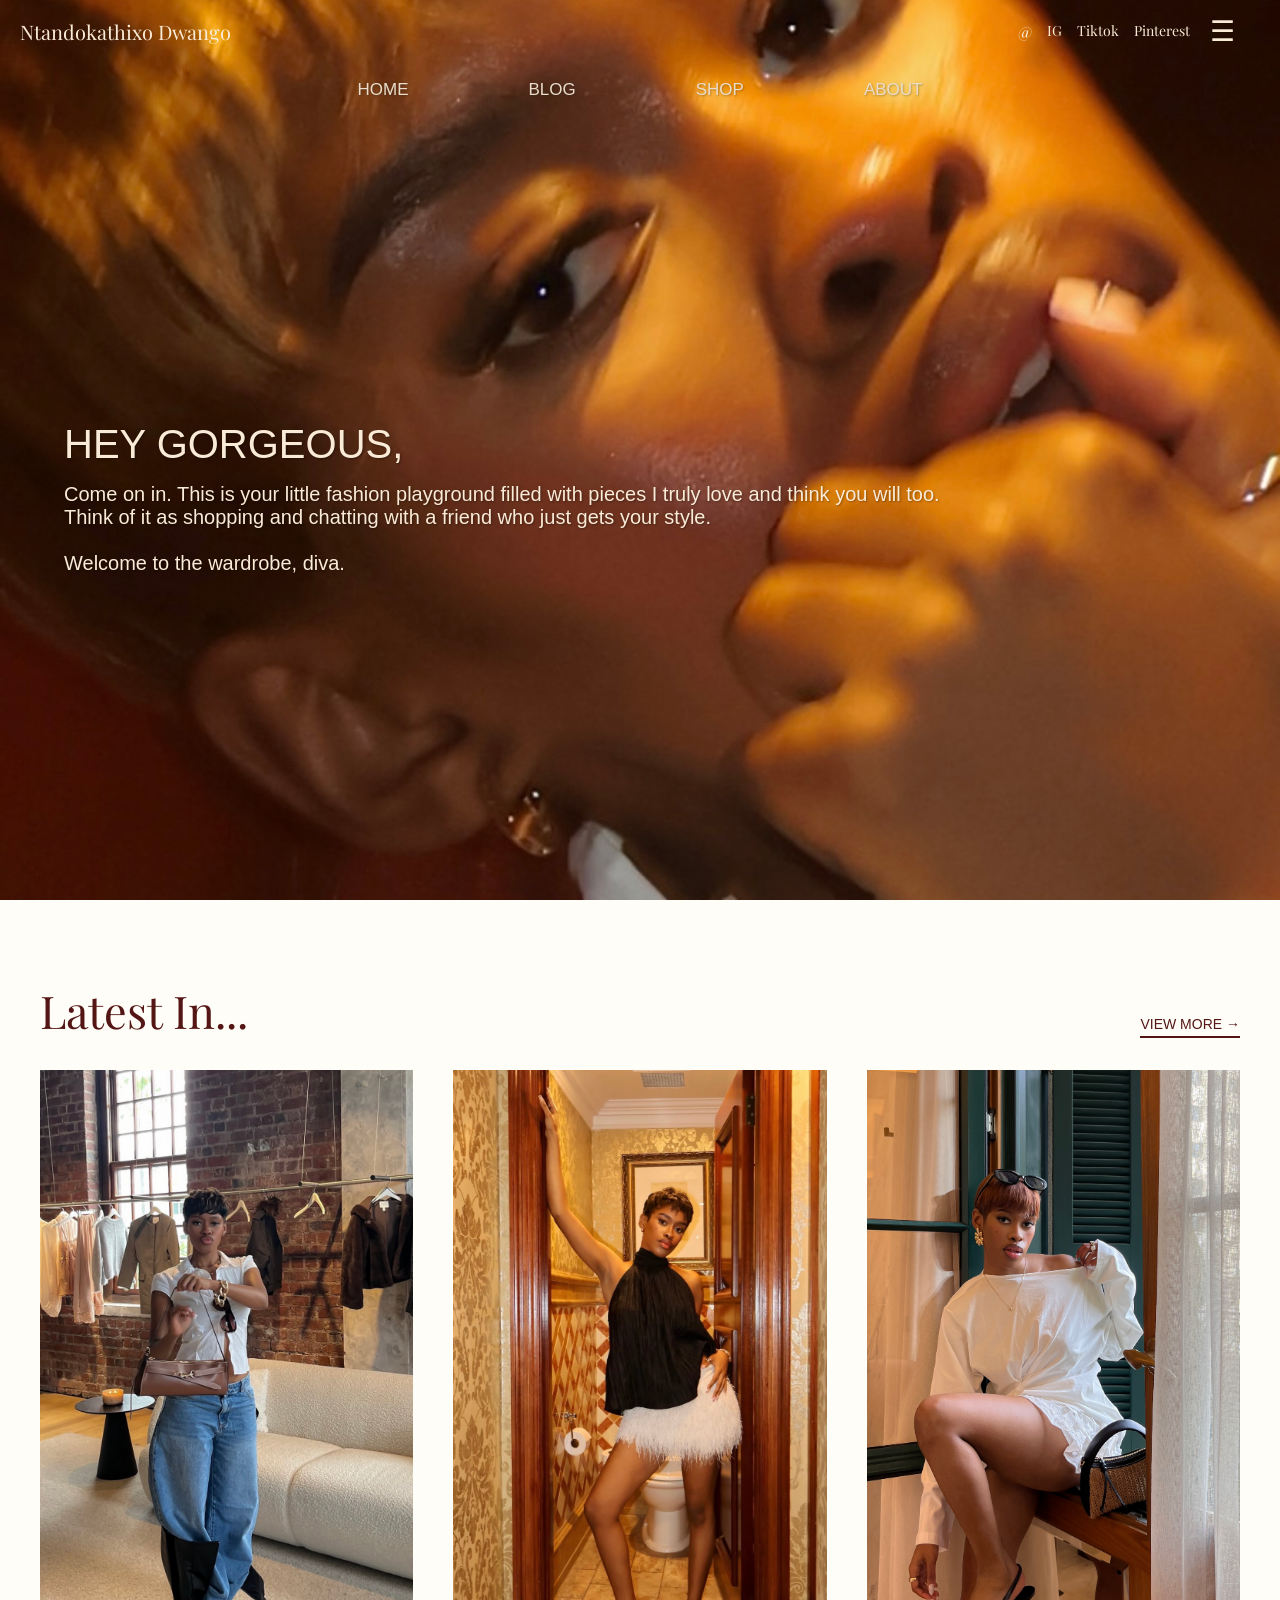
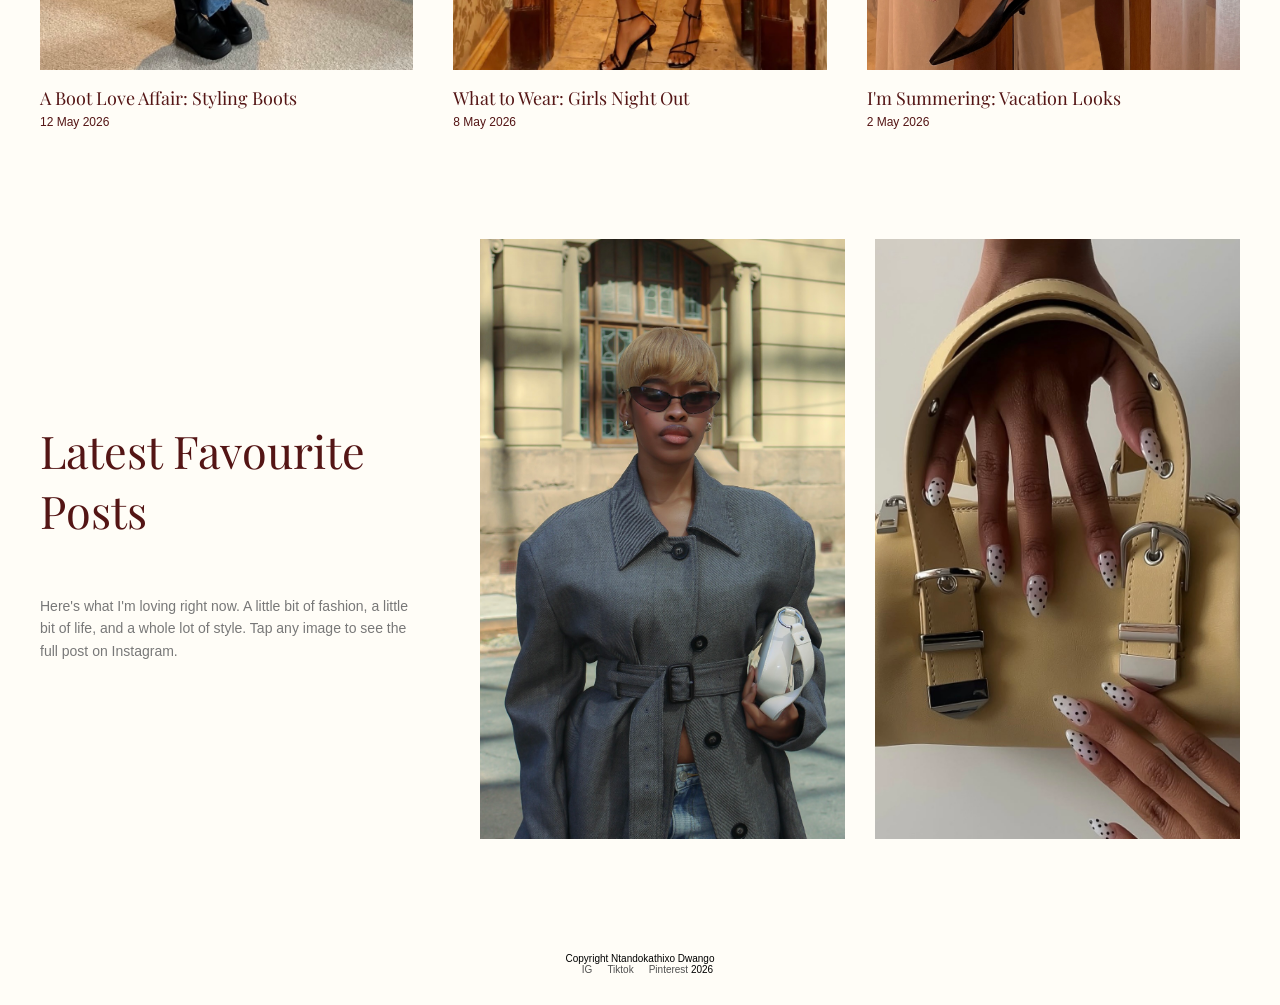
==== index.html @ 5c0c626a "first commit" ====
<!DOCTYPE html>
<html lang="en">
<head>
    <meta charset="UTF-8">
    <meta name="viewport" content="width=device-width, initial-scale=1.0">
    <title>Portfolio Website</title>
    <link href="https://fonts.googleapis.com/css2?family=Playfair+Display:ital,wght@0,400..900;1,400..900&display=swap" rel="stylesheet">
    <link rel="stylesheet" href="./css/style.css">
    <script src="./js/main.js" defer></script>
</head>
<body class="home-page">
    <header>
        <img class="hero-image" src="images/homepage/image00060.jpeg" alt="hero background">
      <div class="top-bar">
         <h1 class="logo">Ntandokathixo Dwango</h1>
            <div class="top-bar-right">
               <nav class="socials-nav">
                  <ul class="social-links">
                     <li class="search-icon">@</li>
                     <li><a href="https://www.instagram.com/i.nandos">IG</a></li>
                     <li><a href="https://www.tiktok.com/@inandos">Tiktok</a></li>
                     <li><a href="https://pin.it/1VtYvhpHP">Pinterest</a></li>
                  </ul>
              </nav>
             <button class="hamburger" id="hamburgerBtn">☰</button>
         </div>
       </div>

         <nav class="main-nav">
             <ul class="page-links">
                <li><a href="./index.html">HOME</a></li>
                <li><a href="./blog.html">BLOG</a></li>
                <li><a href="./shop.html">SHOP</a></li>
                <li><a href="./about.html">ABOUT</a></li>
            </ul>
         </nav>

      <!-- Slide Menu -->
        <div class="slide-menu" id="slideMenu">
                <button class="close-menu" id="closeMenuBtn">✕</button>
                    <ul>
                       <li><a href="./index.html">HOME</a></li>
                       <li><a href="./blog.html">BLOG</a></li>
                       <li><a href="./shop.html">SHOP</a></li>
                       <li><a href="./about.html">ABOUT</a></li>
                    </ul>
        </div>
        
        <div class="menu-overlay" id="menuOverlay"></div>

        <h1 class="hero-text"><span class="drop-cap">HEY GORGEOUS,</span> Come on in. This is your little fashion playground filled with pieces I truly love and think you will too. <br>Think of it as shopping and chatting with a friend who just gets your style.<br><br> Welcome to the wardrobe, diva.</h1>
   </header>

    <div class="header-spacer" style="height: 0;"></div>
    
    <main>
        <!-- Latest In Section - Blog Post Cards -->
        <section class="section-latest">
            <div class="latest-header"> 
            <h2 class="latest-in">Latest In...</h2>
            <a href="./blog.html" class="view-more">VIEW MORE →</a>
            </div>
            <div class="latest-grid">
                <!-- Blog Post Card 1 -->
                <a href="./blog-post-boot-love-affair.html" class="post-card">
                    <figure>
                        <img src="images/homepage/IMG_7443.jpeg" alt="My Go-To Autumn Layers for the Office">
                        <figcaption>
                            <h3>A Boot Love Affair: Styling Boots</h3>
                            <p>12 May 2026</p>
                        </figcaption>
                    </figure>
                </a>
                <!-- Blog Post Card 2 -->
                <a href="./blog-post-girls-night.html" class="post-card">
                    <figure>
                        <img src="images/homepage/IMG_7462.jpeg" alt="What to Wear: Girls Night Out">
                        <figcaption>
                            <h3>What to Wear: Girls Night Out</h3>
                            <p>8 May 2026</p>
                        </figcaption>
                    </figure>
                </a>
                <!-- Blog Post Card 3 -->
                <a href="./blog-post-summer-vacation.html" class="post-card">
                    <figure>
                        <img src="images/homepage/image00007.jpeg" alt="I'm Summering">
                        <figcaption>
                            <h3>I'm Summering: Vacation Looks</h3>
                            <p>2 May 2026</p>
                        </figcaption>
                    </figure>
                </a>
            </div>
        </section>

        <!-- Latest Favourite Posts Section - Social Media Links -->
<section class="section-favourite">
    <div class="favourite-content">
        <div class="favourite-text">
            <h2 class="latest-post">Latest Favourite Posts</h2>
            <p class="favourite-description">Here's what I'm loving right now. A little bit of fashion, a little bit of life, and a whole lot of style. Tap any image to see the full post on Instagram.</p>
        </div>
        <div class="favourite-images">
            <a href="https://www.instagram.com/p/DYP352miGhb/?igsh=MTA5Zm02eTY0YzcwOQ==" target="_blank" class="favourite-card">
                <img src="images/homepage/image00045.jpeg" alt="Instagram post 1">
            </a>
            <a href="https://www.instagram.com/p/DNA2S1itRhv/?igsh=MXJkNDI1a2JibXd2" target="_blank" class="favourite-card flower-overlay">
                <img src="images/homepage/IMG_7465.jpeg" alt="Instagram post 2">
                <div class="flower-corner"></div>
            </a>
        </div>
    </div>
</section>
    </main>

    <footer>
        <p>Copyright Ntandokathixo Dwango 
            <ul class="footer-social-links">
                <li><a href="https://www.instagram.com/i.nandos?igsh=MXA2dDZqcmVsYThvMA%3D%3D&utm_source=qr">IG</a></li>
                <li><a href="https://www.tiktok.com/@inandos?_r=1&_t=ZS-95dtrnkW7IT">Tiktok</a></li>
                <li><a href="https://pin.it/1VtYvhpHP">Pinterest</a></li>
            </ul> 
            <time datetime="2026-05-01">2026</time>
        </p>
    </footer>
</body>
</html>
---- css/style.css ----
* {
    margin: 0;
    padding: 0;
    box-sizing: border-box;
}

body {
    display: flex;
    flex-direction: column;
    background-color: rgb(250, 250, 250);
    font-family: 'Open Sans', sans-serif;
    min-height: 100vh;
    margin: 0;
    padding: 0;
}

/* HEADER AND HERO */
header {
    position: relative;
    min-height: 100vh;
}

.hero-image {
    position: absolute;
    top: 0;
    left: 0;
    width: 100%;
    height: 100%;
    object-fit: cover;
    z-index: 0;
}

.top-bar, .main-nav, .hero-text {
    position: relative;
    z-index: 2;
}

/* TOP BAR */
.top-bar {
    display: flex;
    justify-content: space-between;
    align-items: center;
    padding: 15px 20px;
    position: fixed;
    top: 0;
    left: 0;
    width: 100%;
    background-color: transparent;
    transition: background-color 0.3s ease;
    z-index: 100;
    box-sizing: border-box;
}

.top-bar.scrolled {
    background-color: rgb(255, 253, 247);
    box-shadow: 0 2px 5px rgba(0,0,0,0.05);
}

.top-bar-right {
    display: flex;
    align-items: center;
    gap: 15px;
    margin-right: 0px;
    padding-right: 20px;
}

/* LOGO - HOMEPAGE */
.home-page .logo {
    font-family: 'Playfair Display', serif;
    font-weight: 300;
    font-size: 20px;
    padding-left: 0px;
    color: antiquewhite;
    transition: color 0.3s ease;
}

/* LOGO - HOMEPAGE WHEN SCROLLED */
body.home-page .top-bar.scrolled .logo {
    color: rgb(84, 21, 21);
}

/* LOGO - OTHER PAGES */
.logo {
    font-family: 'Playfair Display', serif;
    font-weight: 300;
    font-size: 20px;
    padding-left: 0px;
    color: rgb(84, 21, 21);
}

/* SOCIAL LINKS CONTAINER */
.social-links {
    display: flex;
    list-style: none;
    gap: 15px;
    margin: 0;
    padding: 0;
}

/* SOCIAL LINKS - HOMEPAGE */
.home-page .social-links li a {
    text-decoration: none;
    font-family: 'Playfair Display', serif;
    font-size: 14px;
    font-weight: 400;
    color: antiquewhite;
    transition: color 0.3s ease;
}

/* SOCIAL LINKS - HOMEPAGE WHEN SCROLLED */
body.home-page .top-bar.scrolled .social-links li a {
    color: rgb(84, 21, 21);
}

/* SOCIAL LINKS - OTHER PAGES */
.social-links li a {
    text-decoration: none;
    font-family: 'Playfair Display', serif;
    font-size: 14px;
    font-weight: 400;
    color: rgb(84, 21, 21);
}

/* SEARCH ICON - HOMEPAGE */
.home-page .search-icon {
    color: antiquewhite;
    font-family: 'Playfair Display', serif;
    transition: color 0.3s ease;
}

/* SEARCH ICON - HOMEPAGE WHEN SCROLLED */
body.home-page .top-bar.scrolled .search-icon {
    color: rgb(84, 21, 21);
}

/* SEARCH ICON - OTHER PAGES */
.search-icon {
    color: rgb(84, 21, 21);
    font-family: 'Playfair Display', serif;
}

/* HAMBURGER BUTTON */
.hamburger {
    background: none;
    border: none;
    font-size: 28px;
    cursor: pointer;
    width: 35px;
    text-align: center;
    padding: 0;
    visibility: hidden;
    transition: color 0.3s ease;
}

/* HAMBURGER - HOMEPAGE */
.home-page .hamburger {
    color: antiquewhite;
}

/* HAMBURGER - HOMEPAGE WHEN SCROLLED */
body.home-page .top-bar.scrolled .hamburger {
    visibility: visible;
    color: rgb(84, 21, 21);
}

/* HAMBURGER - OTHER PAGES */
.hamburger {
    color: rgb(84, 21, 21);
}

/* HAMBURGER - OTHER PAGES WHEN SCROLLED */
.top-bar.scrolled .hamburger {
    visibility: visible;
}

/* HIDE MAIN NAV WHEN SCROLLED */
.top-bar.scrolled .main-nav {
    display: none;
}

/* SLIDE MENU */
.slide-menu {
    position: fixed;
    top: 0;
    right: -300px;
    width: 280px;
    height: 100%;
    background-color: rgb(255, 253, 247);
    box-shadow: -2px 0 10px rgba(0,0,0,0.1);
    z-index: 200;
    transition: right 0.3s ease;
    padding-top: 70px;
}

.slide-menu.open {
    right: 0;
}

.slide-menu ul {
    list-style: none;
    padding: 0;
    margin: 0;
}

.slide-menu li {
    text-align: center;
    padding: 15px 20px;
    border-bottom: 1px solid rgb(230, 230, 230);
}

.slide-menu li a {
    text-decoration: none;
    font-family: 'Open Sans', sans-serif;
    font-size: 16px;
    font-weight: 300;
    color: rgb(84, 21, 21);
}

.close-menu {
    position: absolute;
    top: 15px;
    right: 20px;
    background: none;
    border: none;
    font-size: 24px;
    cursor: pointer;
    color: rgb(80, 80, 80);
}

.menu-overlay {
    display: none;
    position: fixed;
    top: 0;
    left: 0;
    width: 100%;
    height: 100%;
    background-color: rgba(0,0,0,0.4);
    z-index: 150;
}

.menu-overlay.open {
    display: block;
}

/* MAIN NAVIGATION */
.main-nav {
    display: flex;
    align-items: center;
    justify-content: center;
    padding: 20px 20px;
    position: relative;
    z-index: 1;
}

.page-links {
    display: flex;
    gap: 120px;
    list-style: none;
    margin: 0;
    padding-top: 60px;
}

.page-links li a {
    text-decoration: none;
    font-family: 'Open Sans', sans-serif;
    font-size: 17px;
    font-weight: 500;
    color: rgb(234, 220, 201);
    text-shadow: 1px 1px 2px rgba(29, 29, 29, 0.3);
}

/* HERO TEXT */
.hero-text {
    font-size: 20px;
    font-weight: 300;
    text-align: left;
    padding-top: 150px;
    font-family: 'Open Sans', sans-serif;
    color: antiquewhite;
    margin: 150px;
    margin-left: 5%;
    text-shadow: 1px 1px 2px rgba(0,0,0,0.3);
    position: relative;
    z-index: 1;
}

.hero-text .drop-cap {
    font-size: 40px;
    font-family: 'Open Sans', sans-serif;
    font-weight: 400;
    display: block;
    line-height: 1.2;
    margin-bottom: 15px;
    color: antiquewhite;
}

/* MAIN CONTENT */
main {
    flex-grow: 1;
    background-color: rgb(255, 253, 247);
    padding: 40px 0;
}

/* LATEST IN SECTION */
.section-latest {
    padding: 40px 40px;
}

.latest-header {
    display: flex;
    justify-content: space-between;
    align-items: baseline;
    margin-bottom: 30px;
}

.latest-in {
    font-size: 45px;
    font-weight: 200;
    font-family: 'Playfair Display', serif;
    color: rgb(84, 21, 21);
}

.latest-grid {
    display: flex;
    flex-direction: row;
    justify-content: space-between;
    gap: 40px;
    margin-bottom: 30px;
}

.post-card {
    text-decoration: none;
    display: block;
    flex: 1;
    transition: transform 0.3s ease;
}

.post-card:hover {
    transform: translateY(-5px);
}

.post-card figure {
    margin: 0;
}

.post-card img {
    width: 100%;
    height: 600px;
    object-fit: cover;
}

.post-card figcaption h3 {
    font-family: 'Playfair Display', serif;
    font-size: 18px;
    font-weight: 300;
    color: rgb(84, 21, 21);
    margin: 12px 0 5px 0;
}

.post-card figcaption p {
    font-family: 'Open Sans', sans-serif;
    font-size: 12px;
    color: rgb(84, 21, 21);
}

.view-more {
    display: inline-block;
    text-decoration: none;
    font-family: 'Open Sans', sans-serif;
    font-size: 14px;
    font-weight: 350;
    color: rgb(84, 21, 21);
    border-bottom: 2px solid rgb(84, 21, 21);
    padding-bottom: 4px;
}

/* LATEST FAVOURITE POSTS */
.section-favourite {
    padding: 40px 40px;
}

.favourite-content {
    display: flex;
    align-items: center;
    justify-content: space-between;
    gap: 60px;
}

.favourite-text {
    flex: 1;
    max-width: 35%;
}

.latest-post {
    font-size: 45px;
    font-weight: 200;
    font-family: 'Playfair Display', serif;
    margin-bottom: 55px;
    color: rgb(84, 21, 21);
}

.favourite-description {
    font-family: 'Open Sans', sans-serif;
    font-size: 14px;
    color: rgb(120, 120, 120);
    line-height: 1.6;
}

.favourite-images {
    flex: 2;
    display: flex;
    gap: 30px;
}

.favourite-card {
    flex: 1;
    display: block;
    text-decoration: none;
    transition: transform 0.3s ease;
    position: relative;
}

.favourite-card:hover {
    transform: scale(1.02);
}

.favourite-card img {
    width: 100%;
    height: 600px;
    object-fit: cover;
}

.flower-overlay {
    position: relative;
}

.flower-corner {
    position: absolute;
    top: 10px;
    right: 10px;
    width: 50px;
    height: 50px;
    background-image: url('images/homepage/flower.png');
    background-size: contain;
    background-repeat: no-repeat;
    pointer-events: none;
    z-index: 2;
}

/* FOOTER */
footer {
    font-size: 10px;
    margin-top: auto;
    text-align: center;
    padding: 30px 20px;
    background-color: rgb(255, 253, 247);
}

.footer-social-links {
    display: inline-flex;
    list-style: none;
    gap: 15px;
    margin-left: 15px;
}

.footer-social-links li a {
    text-decoration: none;
    font-size: 10px;
    color: rgb(80, 80, 80);
}

footer p {
    display: flex;
    justify-content: center;
    align-items: center;
    gap: 10px;
    flex-wrap: wrap;
}

/* BLOG PAGE STYLES */
.blog-page .main-nav .page-links li a {
    color: rgb(84, 21, 21);
    text-shadow: none;
}

.blog-title {
    font-family: 'Playfair Display', serif;
    font-size: 25px;
    font-weight: 400;
    text-align: center;
    color: rgb(84, 21, 21);
    margin: 60px 0 40px 0;
}

.featured-post {
    padding: 40px 80px;
    background-color: rgb(255, 253, 247);
}

.featured-content {
    display: flex;
    align-items: center;
    gap: 50px;
    background-color: rgb(250, 248, 242);
    overflow: hidden;
}

.featured-text {
    flex: 1;
    padding: 40px;
}

.featured-tag {
    font-family: 'Open Sans', sans-serif;
    font-size: 12px;
    font-weight: 600;
    letter-spacing: 2px;
    color: rgb(84, 21, 21);
    display: inline-block;
    margin-bottom: 15px;
}

.featured-text h2 {
    font-family: 'Playfair Display', serif;
    font-size: 28px;
    font-weight: 600;
    color: rgb(84, 21, 21);
    margin-bottom: 15px;
}

.featured-text p {
    font-family: 'Open Sans', sans-serif;
    font-size: 14px;
    color: rgb(100, 100, 100);
    line-height: 1.6;
    margin-bottom: 25px;
}

.read-more-btn {
    display: inline-block;
    text-decoration: none;
    font-family: 'Open Sans', sans-serif;
    font-size: 12px;
    font-weight: 600;
    color: rgb(84, 21, 21);
    border-bottom: 2px solid rgb(84, 21, 21);
    padding-bottom: 4px;
}

.featured-image {
    flex: 1;
}

.featured-image img {
    width: 100%;
    height: 700px;
    object-fit: cover;
}

.blog-filters {
    display: flex;
    justify-content: center;
    gap: 30px;
    padding: 30px 20px;
    flex-wrap: wrap;
    border-bottom: 1px solid rgb(230, 230, 230);
    margin: 0 80px;
}

.filter-btn {
    background: none;
    border: none;
    font-family: 'Open Sans', sans-serif;
    font-size: 14px;
    font-weight: 600;
    color: rgb(120, 120, 120);
    cursor: pointer;
    padding: 8px 0;
    transition: color 0.3s ease;
}

.filter-btn:hover,
.filter-btn.active {
    color: rgb(139, 90, 43);
    border-bottom: 2px solid rgb(139, 90, 43);
}

.blog-posts {
    padding: 40px 80px;
}

.posts-grid {
    display: grid;
    grid-template-columns: repeat(3, 1fr);
    gap: 30px;
}

.blog-card {
    background-color: rgb(255, 253, 247);
    overflow: hidden;
    transition: transform 0.3s ease;
}

.blog-card:hover {
    transform: translateY(-5px);
}

.blog-card a {
    text-decoration: none;
}

.blog-card img {
    width: 100%;
    height: 600px;
    object-fit: cover;
}

.blog-card h3 {
    font-family: 'Playfair Display', serif;
    font-size: 18px;
    font-weight: 500;
    color: rgb(84, 21, 21);
    padding: 15px 15px 5px 15px;
}

.blog-card .post-date {
    font-family: 'Open Sans', sans-serif;
    font-size: 11px;
    color: rgb(150, 150, 150);
    padding: 0 15px 15px 15px;
}

.pagination {
    display: flex;
    justify-content: center;
    gap: 15px;
    padding: 40px 0 60px 0;
}

.pagination a {
    text-decoration: none;
    font-family: 'Open Sans', sans-serif;
    font-size: 14px;
    color: rgb(120, 120, 120);
    padding: 5px 10px;
    cursor: pointer;
}

.pagination a:hover,
.pagination a.active {
    color: rgb(139, 90, 43);
    font-weight: 600;
}

/* PAGE 2 - HIDDEN BY DEFAULT */
.page2 {
    display: none;
}

/* RESPONSIVE */
@media (max-width: 1024px) {
    .latest-grid {
        flex-wrap: wrap;
    }
    
    .post-card {
        flex: 1 1 calc(50% - 15px);
    }
    
    .favourite-content {
        flex-direction: column;
        text-align: center;
    }
    
    .favourite-text {
        max-width: 100%;
        margin-bottom: 30px;
    }
    
    .featured-content {
        flex-direction: column;
    }
    
    .posts-grid {
        grid-template-columns: repeat(2, 1fr);
    }
}

@media (max-width: 768px) {
    .section-latest, .section-favourite {
        padding: 40px 20px;
    }
    
    .latest-grid {
        flex-direction: column;
    }
    
    .favourite-images {
        flex-direction: column;
    }
    
    .post-card {
        width: 100%;
    }
    
    .featured-post, .blog-posts {
        padding: 40px 20px;
    }
    
    .posts-grid {
        grid-template-columns: 1fr;
    }
    
    .blog-filters {
        margin: 0 20px;
    }
}
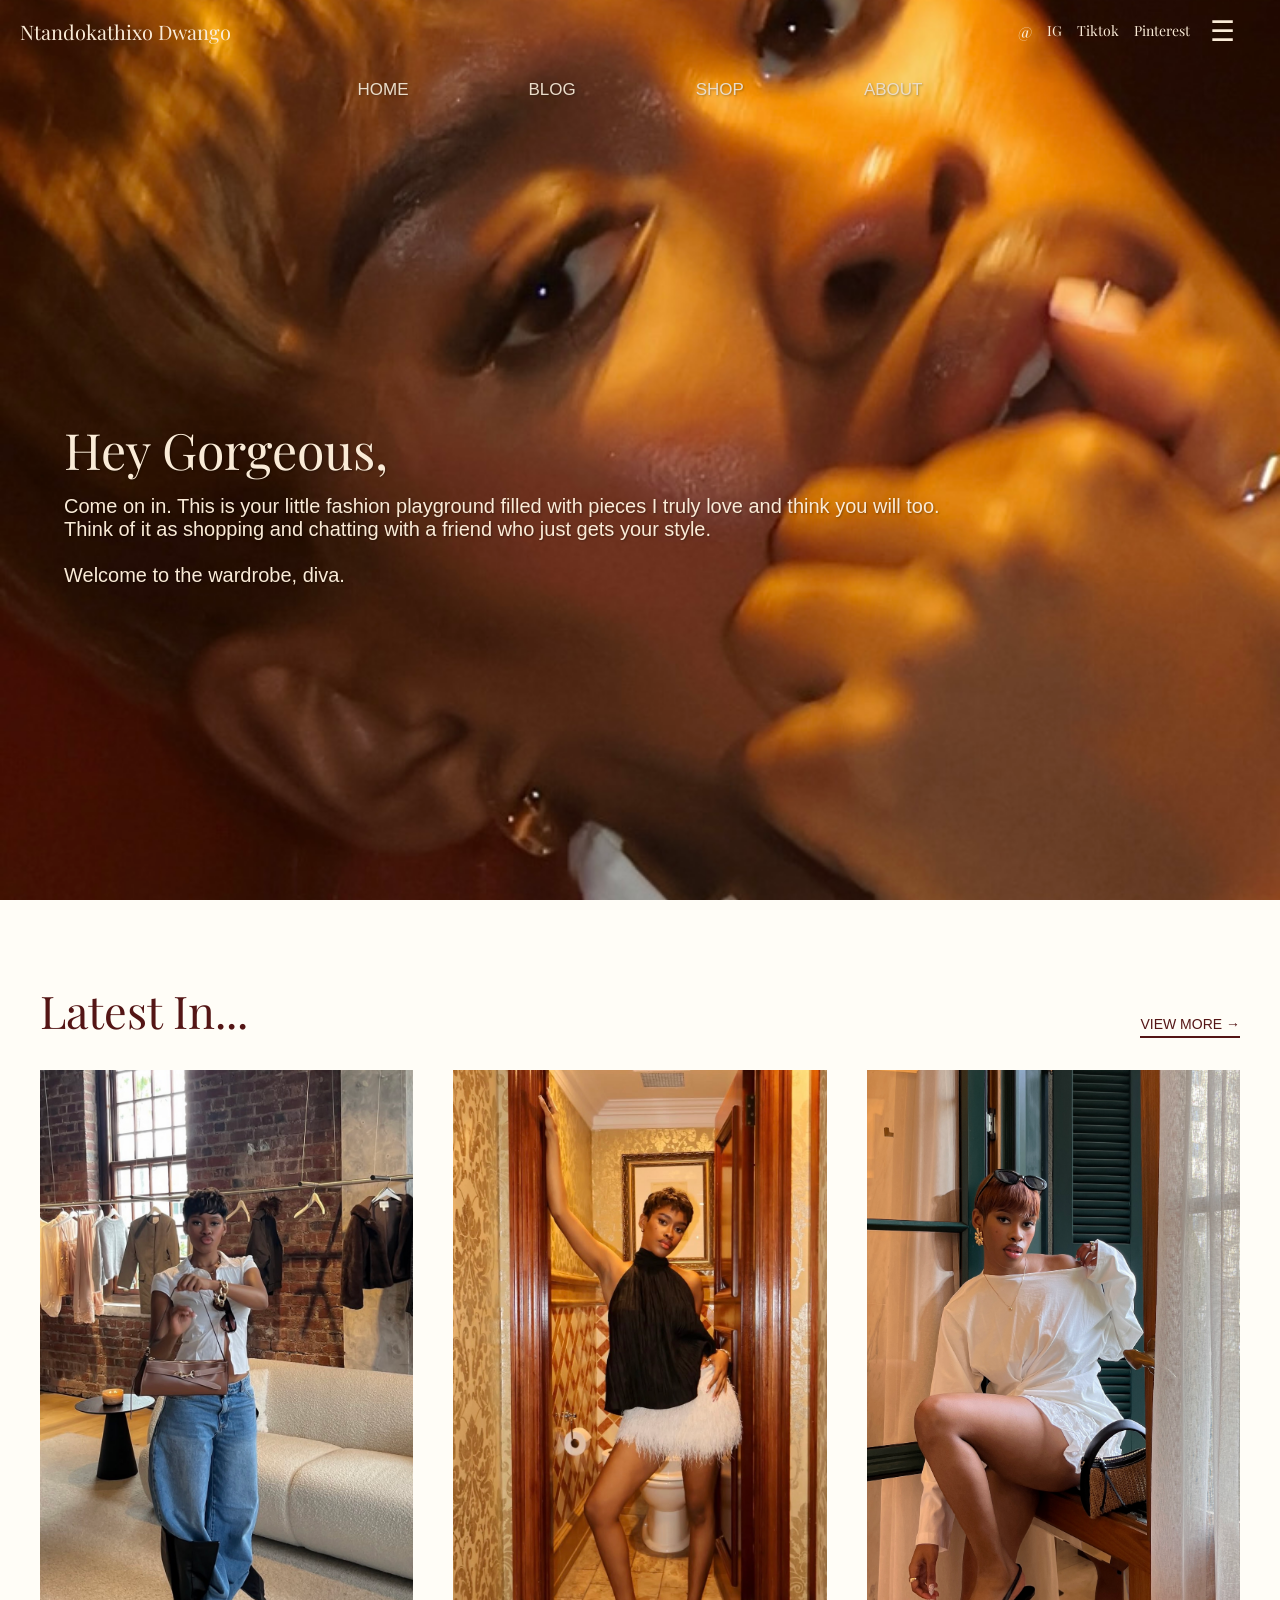
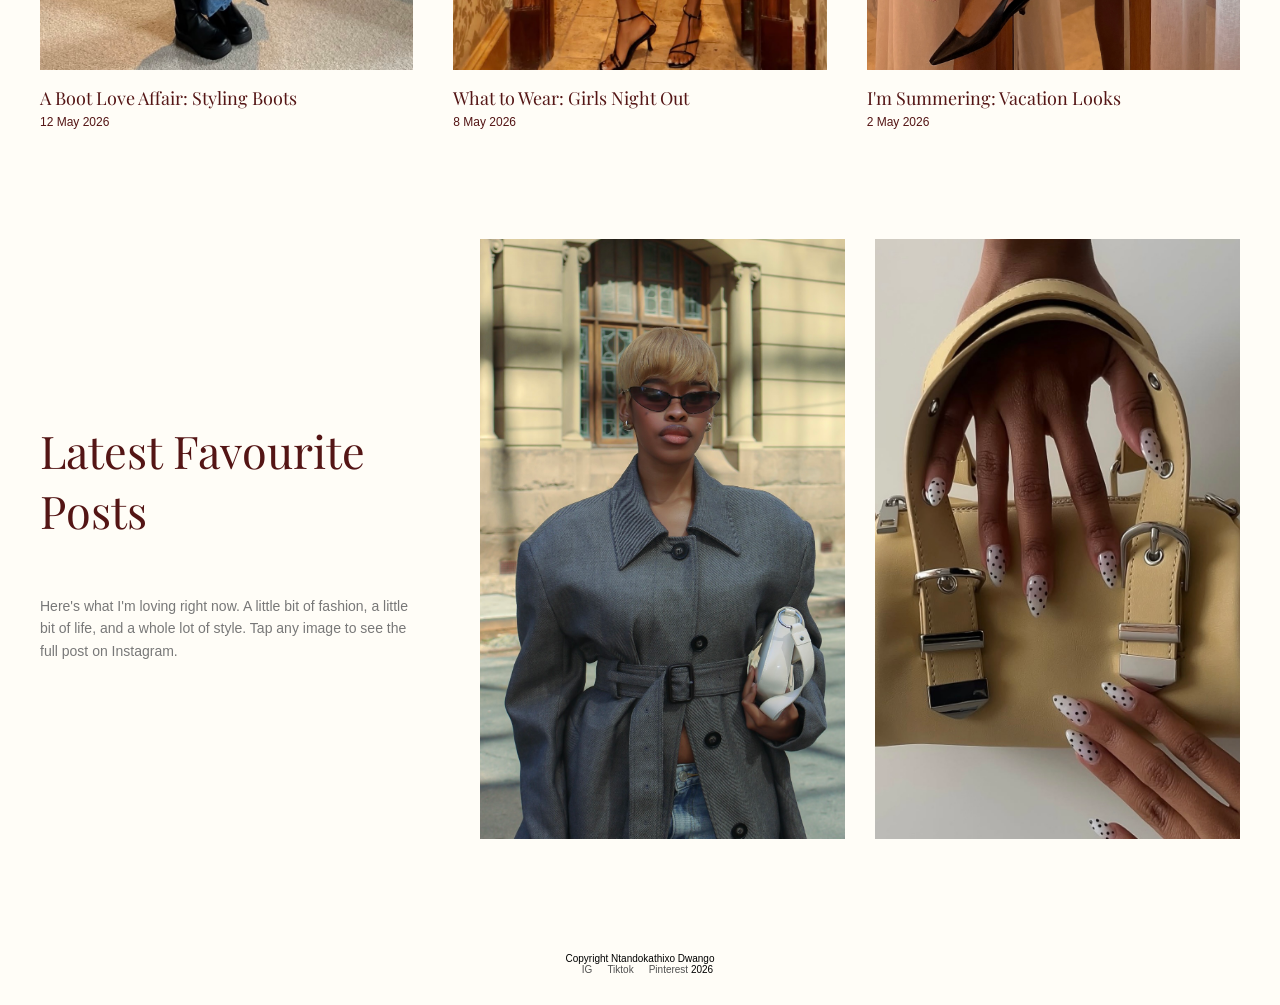
==== commit f4566951: "css updates" ====
--- a/index.html
+++ b/index.html
@@ -48,7 +48,7 @@
         
         <div class="menu-overlay" id="menuOverlay"></div>
 
-        <h1 class="hero-text"><span class="drop-cap">HEY GORGEOUS,</span> Come on in. This is your little fashion playground filled with pieces I truly love and think you will too. <br>Think of it as shopping and chatting with a friend who just gets your style.<br><br> Welcome to the wardrobe, diva.</h1>
+        <h1 class="hero-text"><span class="drop-cap">Hey Gorgeous,</span> Come on in. This is your little fashion playground filled with pieces I truly love and think you will too. <br>Think of it as shopping and chatting with a friend who just gets your style.<br><br> Welcome to the wardrobe, diva.</h1>
    </header>
 
     <div class="header-spacer" style="height: 0;"></div>
--- a/css/style.css
+++ b/css/style.css
@@ -7,7 +7,7 @@
 body {
     display: flex;
     flex-direction: column;
-    background-color: rgb(250, 250, 250);
+    background-color: rgb(255, 253, 247);
     font-family: 'Open Sans', sans-serif;
     min-height: 100vh;
     margin: 0;
@@ -285,8 +285,8 @@
 }
 
 .hero-text .drop-cap {
-    font-size: 40px;
-    font-family: 'Open Sans', sans-serif;
+    font-size: 50px;
+    font-family: 'Playfair Display', serif;
     font-weight: 400;
     display: block;
     line-height: 1.2;
@@ -714,4 +714,415 @@
     .blog-filters {
         margin: 0 20px;
     }
+}
+
+/* ABOUT PAGE STYLES */
+
+.about-page .main-nav .page-links li a {
+    color: rgb(84, 21, 21);
+    text-shadow: none;
+}
+
+.about-main {
+    max-width: 1000px;
+    margin: 0 auto;
+    padding: 60px 40px;
+}
+
+.about-profile {
+    text-align: center;
+    margin-bottom: 40px;
+}
+
+.profile-image img {
+    width: 200px;
+    height: 200px;
+    border-radius: 50%;
+    object-fit: cover;
+    border: 3px solid  rgb(84,21,21);;
+}
+
+.about-title {
+    font-family: 'Open Sans' sans-serif;
+    font-size: 16px;
+    font-weight: 400;
+    color: rgb(84,21,21);
+    text-align: center;
+    margin-bottom: 30px;
+}
+
+.about-paragraph {
+    font-family: 'Open Sans' sans-serif;
+    font-size: 16px;
+    line-height: 1.8;
+    color: rgb(84,80,80);
+    text-align: center;
+    margin: 0 auto 20px auto;
+    max-width: 700px;
+}
+
+/* BRANDS SECTION */
+
+.brands-section {
+  margin-top: 60px;
+  text-align: center;
+}
+
+.brands-tile {
+    font-family: 'Playfair Display', serif;
+    font-size: 28px;
+    font-weight: 400;
+    color:rgb(84,21,21);
+    margin-bottom: 30px;
+}
+
+.brands-grid {
+    display: grid;
+    grid-template-columns: repeat(4, 1fr);
+    gap: 30px;
+    max-width: 800px;
+    margin: 0 auto;
+}
+
+.brand-card {
+    
+    padding: 20px;
+    border-radius: 12px;
+    transition: transform 0.3s ease;
+}
+
+.brand-card:hover {
+    transform: translateY(-5px);
+}
+
+.brand-card img{
+    width: 60px;
+    height: 60px;
+    object-fit: contain;
+}
+
+/* CONTACT SECTION */
+
+.contact-section {
+    margin-top: 60px;
+    text-align: center;
+}
+
+.contact-title {
+   font-family: 'Playfair Display', serif;
+   font-size: 28px;
+   font-weight: 400;
+   color: rgb(84,21,21);
+   margin-bottom: 30px;
+}
+
+.contact-form{
+    max-width: 500px;
+    margin: 0 auto;
+}
+
+.form-group{
+    margin-bottom: 20px;
+}
+
+.form-group input, .form-group textarea {
+    width: 100%;
+    padding: 12px 15px;
+    font-family: 'Open Sans', sans-serif;
+    font-size: 14px;
+    border: 1px solid rgb(200, 200, 200);
+    border-radius: 8px;
+    background-color: rgb(255,255,255);
+    transition: border-color 0.3 ease;
+}
+
+.form-group input:focus, .form-group textarea {
+    outline: none;
+    border-color: rgb(84,21,21);
+}
+
+.submit-btn {
+    background-color: rgb(84,21,21);
+    color: antiquewhite;
+    font-family: 'Open Sans', sans-serif;
+    font-size: 14px;
+    font-weight: 600;
+    padding: 12px, 30px;
+    border: none;
+    border-radius: 30px;
+    cursor: pointer;
+    transition: background-colour 0.3s ease;
+}
+ 
+.submit-btn:hover {
+    background-color: rgb(60,15,15);
+}
+
+.contact-email {
+    margin-top: 20px;
+    font-family: 'Open Sans', sans-serif;
+    font-size: 14px;
+    color: rgb(80, 80, 80);
+}
+
+.contact-email a {
+    color: rgb(84,21,21);
+    text-decoration: none;
+}
+
+.contact-email a:hover {
+    text-decoration: underline;;
+}
+
+/* SHOP PAGE */
+
+.shop-page .main-nav .page-links li a {
+    color: rgb(84, 21, 21);
+    text-shadow: none;
+}
+
+.shop-main {
+    max-width: 100%;
+    margin: 0 auto;
+}
+
+.shop-hero-image{
+    width: 100%;
+    left: 0;
+    height: 700px;
+    object-fit: cover;
+    padding-top: 30px;
+}
+
+.shop-title {
+    font-family: 'Playfair Display', serif;
+    font-size: 48px;
+    text-align: center;
+    font-weight: 400;
+    color: rgb(84,21,21);
+}
+
+/* SHOP BY CATEGORY */
+
+.shop-by-category {
+    margin-bottom: 60px;
+}
+
+.category-title {
+    font-family: 'Playfiar Display', serif;
+    font-size: 28px;
+    font-weight: 400;
+    color: rgb(84, 21, 21);
+    text-align: center;
+    margin-bottom: 30px;
+    margin-top: 60px;
+}
+
+.category-grid {
+    display: grid;
+    grid-template-columns: repeat(5, 1fr);
+    gap: 10px;
+}
+
+.category-card {
+    text-align: center;
+    text-decoration: none;
+    transition: transform 0.3s ease;
+}
+
+.category-card:hover {
+    transform: translateY(-5px);
+}
+
+.category-card img{
+    width: 100%;
+    height: 500px;
+    object-fit: cover;
+}
+
+.category-name{
+    display: block;
+    font-family: 'Playfair Display', serif;
+    font-size: 16px;
+    font-weight: 500;
+    color: rgb(84,21,21);
+    margin-top: 10px;
+}
+
+/* IN MY CART SECTION */
+
+.in-my-cart {
+    background-color: rgb(250, 248, 242);
+    padding: 40px;
+    border-radius: 16px;
+    margin-bottom: 60px;
+}
+
+.cart-title {
+    font-family: 'Playfair Display', serif;
+    font-size: 24px;
+    font-weight: 500;
+    text-align: center;
+    color: rgb(84, 21, 21);
+    margin-bottom: 30px;
+}
+
+.cart-grid {
+    display: grid;
+    grid-template-columns: repeat(3, 1fr);
+    gap: 30px;
+}
+
+.cart-card {
+    text-align: center;
+    background-color: rgb(255, 255, 255);
+    padding: 20px;
+    border-radius: 12px;
+    transition: transform 0.3s ease;
+}
+
+.cart-card:hover {
+    transform: translateY(-5px);
+}
+
+.cart-card img {
+    width: 100%;
+    height: 500px;
+    object-fit: cover;
+    border-radius: 8px;
+    margin-bottom: 15px;
+}
+
+.cart-card h3 {
+    font-family: 'Playfair Display', serif;
+    font-size: 16px;
+    font-weight: 500;
+    color: rgb(80, 80, 80);
+    margin-bottom: 5px;
+}
+
+.cart-card .price {
+    font-family: 'Open Sans', sans-serif;
+    font-size: 14px;
+    color: rgb(84, 21, 21);
+    font-weight: 600;
+    margin-bottom: 10px;
+}
+
+.shop-now-btn {
+    display: inline-block;
+    text-decoration: none;
+    font-family: 'Open Sans', sans-serif;
+    font-size: 12px;
+    font-weight: 600;
+    color: rgb(84, 21, 21);
+    border-bottom: 2px solid rgb(84, 21, 21);
+    padding-bottom: 4px;
+}
+
+/* REVIEW SECTION */
+
+.reviews-section {
+    text-align: center;
+}
+
+.reviews-title {
+    font-family: 'Playfair Display', serif;
+    font-size: 28px;
+    font-weight: 400;
+    color: rgb(84, 21, 21);
+    margin-bottom: 30px;
+}
+
+.reviews-grid {
+    display: grid;
+    grid-template-columns: repeat(3, 1fr);
+    gap: 30px;
+    margin-bottom: 30px;
+}
+
+.review-card {
+    background-color: rgb(250, 250, 250);
+    padding: 20px;
+    border-radius: 12px;
+    text-align: left;
+}
+
+.review-card .stars {
+    font-size: 16px;
+    margin-bottom: 10px;
+}
+
+.review-card p {
+    font-family: 'Open Sans', sans-serif;
+    font-size: 14px;
+    line-height: 1.6;
+    color: rgb(80, 80, 80);
+    margin-bottom: 10px;
+}
+
+.review-card .reviewer {
+    font-family: 'Open Sans', sans-serif;
+    font-size: 12px;
+    color: rgb(150, 150, 150);
+}
+
+.leave-review-btn {
+    display: inline-block;
+    text-decoration: none;
+    font-family: 'Open Sans', sans-serif;
+    font-size: 14px;
+    font-weight: 600;
+    color: rgb(84, 21, 21);
+    border-bottom: 2px solid rgb(84, 21, 21);
+    padding-bottom: 4px;
+}
+
+/* Responsive for Shop and About */
+@media (max-width: 1024px) {
+    .category-grid {
+        grid-template-columns: repeat(3, 1fr);
+    }
+    
+    .cart-grid {
+        grid-template-columns: repeat(2, 1fr);
+    }
+
+   .reviews-grid {
+        grid-template-columns: repeat(2, 1fr);
+    }
+    
+    .brands-grid {
+        grid-template-columns: repeat(3, 1fr);
+    }
+}
+
+@media (max-width: 768px) {
+    .shop-main, .about-main {
+        padding: 40px 20px;
+    }
+    
+    .shop-title {
+        font-size: 36px;
+    }
+     
+    .category-grid {
+        grid-template-columns: repeat(2, 1fr);
+    }
+    
+    .cart-grid {
+        grid-template-columns: 1fr;
+    }
+    
+    .reviews-grid {
+        grid-template-columns: 1fr;
+    }
+    
+    .brands-grid {
+        grid-template-columns: repeat(2, 1fr);
+    }
+    
+    .about-title {
+        font-size: 28px;
+    }
 }
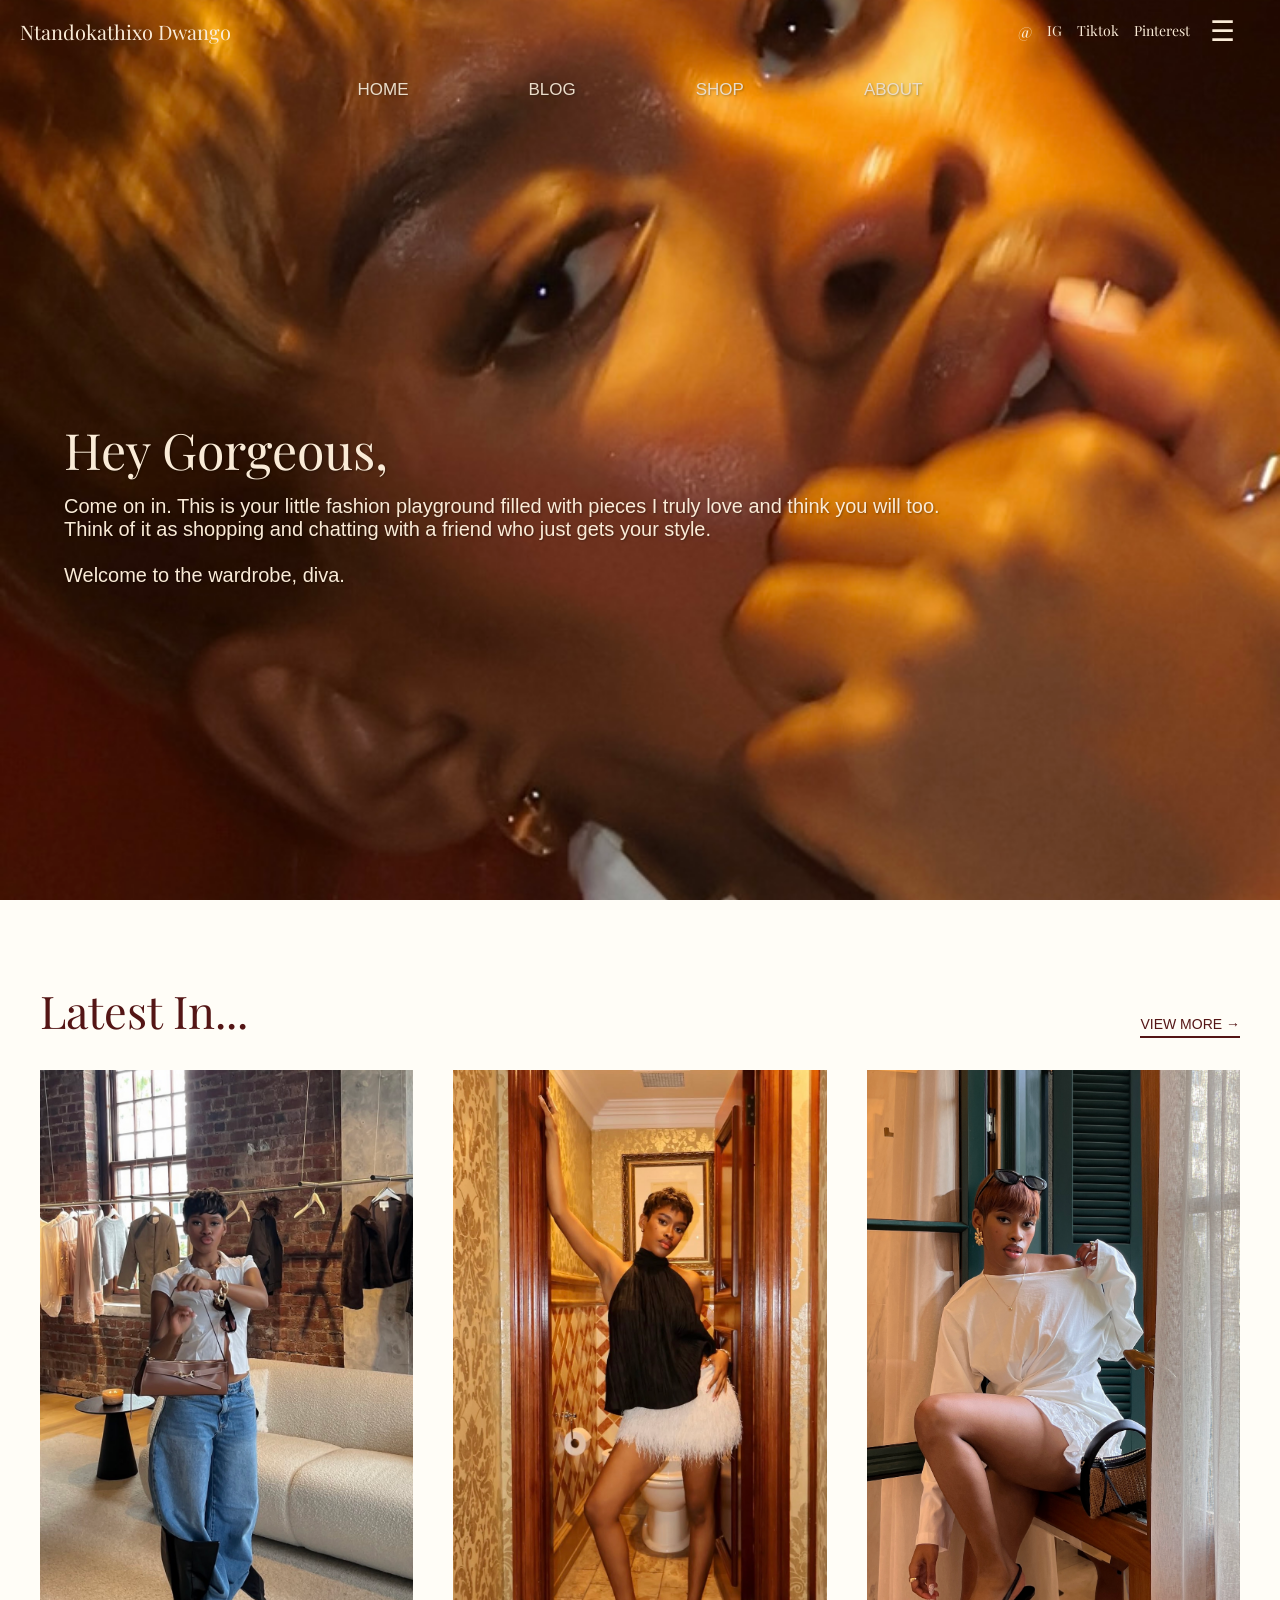
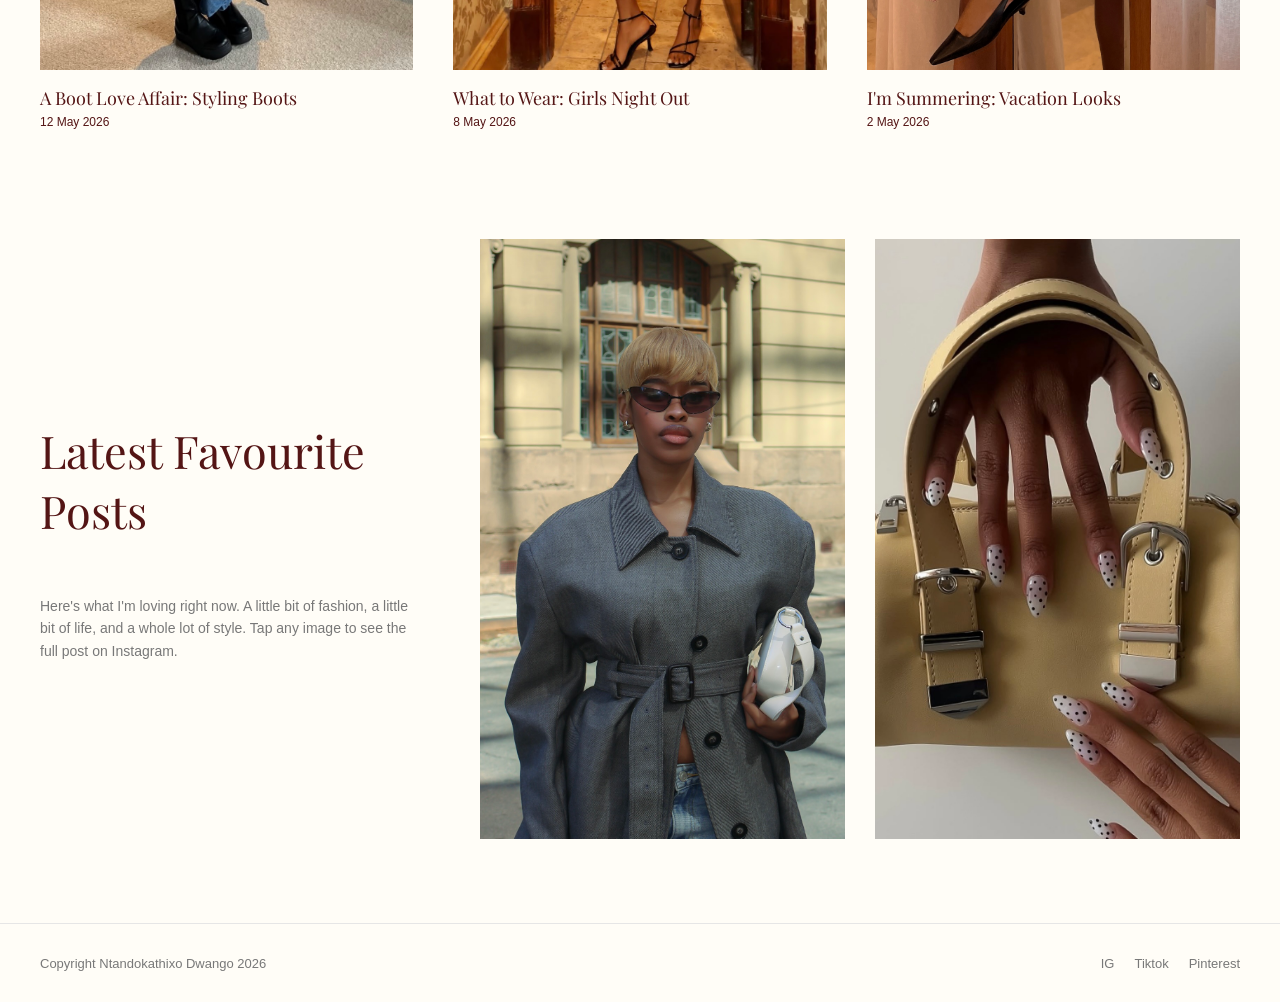
==== commit fa9c2c80: "finalising footer css + cleaning up code" ====
--- a/index.html
+++ b/index.html
@@ -12,11 +12,13 @@
     <header>
         <img class="hero-image" src="images/homepage/image00060.jpeg" alt="hero background">
       <div class="top-bar">
-         <h1 class="logo">Ntandokathixo Dwango</h1>
+         <a href="./index.html" class="logo-link">
+             <h1 class="logo">Ntandokathixo Dwango</h1>
+         </a>
             <div class="top-bar-right">
                <nav class="socials-nav">
                   <ul class="social-links">
-                     <li class="search-icon">@</li>
+                     <li class="at-icon">@</li>
                      <li><a href="https://www.instagram.com/i.nandos">IG</a></li>
                      <li><a href="https://www.tiktok.com/@inandos">Tiktok</a></li>
                      <li><a href="https://pin.it/1VtYvhpHP">Pinterest</a></li>
@@ -95,34 +97,34 @@
         </section>
 
         <!-- Latest Favourite Posts Section - Social Media Links -->
-<section class="section-favourite">
-    <div class="favourite-content">
-        <div class="favourite-text">
-            <h2 class="latest-post">Latest Favourite Posts</h2>
-            <p class="favourite-description">Here's what I'm loving right now. A little bit of fashion, a little bit of life, and a whole lot of style. Tap any image to see the full post on Instagram.</p>
-        </div>
-        <div class="favourite-images">
-            <a href="https://www.instagram.com/p/DYP352miGhb/?igsh=MTA5Zm02eTY0YzcwOQ==" target="_blank" class="favourite-card">
-                <img src="images/homepage/image00045.jpeg" alt="Instagram post 1">
-            </a>
-            <a href="https://www.instagram.com/p/DNA2S1itRhv/?igsh=MXJkNDI1a2JibXd2" target="_blank" class="favourite-card flower-overlay">
-                <img src="images/homepage/IMG_7465.jpeg" alt="Instagram post 2">
-                <div class="flower-corner"></div>
-            </a>
-        </div>
-    </div>
-</section>
+        <section class="section-favourite">
+             <div class="favourite-content">
+                 <div class="favourite-text">
+                    <h2 class="latest-post">Latest Favourite Posts</h2>
+                       <p class="favourite-description">Here's what I'm loving right now. A little bit of fashion, a little bit of life, and a whole lot of style. Tap any image to see the full post on Instagram.</p>
+                 </div>
+                 <div class="favourite-images">
+                     <a href="https://www.instagram.com/p/DYP352miGhb/?igsh=MTA5Zm02eTY0YzcwOQ==" target="_blank" class="favourite-card">
+                          <img src="images/homepage/image00045.jpeg" alt="Instagram post 1">
+                     </a>
+                     <a href="https://www.instagram.com/p/DNA2S1itRhv/?igsh=MXJkNDI1a2JibXd2" target="_blank" class="favourite-card flower-overlay">
+                          <img src="images/homepage/IMG_7465.jpeg" alt="Instagram post 2">
+                          <div class="flower-corner"></div>
+                     </a>
+                 </div>
+             </div>
+        </section>
     </main>
 
     <footer>
-        <p>Copyright Ntandokathixo Dwango 
+       <div class="footer-container">
+          <p class="copyright">Copyright Ntandokathixo Dwango <time datetime="2026-05-01">2026</time></p>
             <ul class="footer-social-links">
-                <li><a href="https://www.instagram.com/i.nandos?igsh=MXA2dDZqcmVsYThvMA%3D%3D&utm_source=qr">IG</a></li>
-                <li><a href="https://www.tiktok.com/@inandos?_r=1&_t=ZS-95dtrnkW7IT">Tiktok</a></li>
+                <li><a href="https://www.instagram.com/i.nandos">IG</a></li>
+                <li><a href="https://www.tiktok.com/@inandos">Tiktok</a></li>
                 <li><a href="https://pin.it/1VtYvhpHP">Pinterest</a></li>
-            </ul> 
-            <time datetime="2026-05-01">2026</time>
-        </p>
+             </ul>
+        </div>
     </footer>
 </body>
 </html>
--- a/css/style.css
+++ b/css/style.css
@@ -88,6 +88,16 @@
     color: rgb(84, 21, 21);
 }
 
+.logo-link {
+    text-decoration: none;
+    display: inline-block;
+    transition: opacity 0.3s ease;
+}
+
+.logo-link:hover {
+    opacity: 0.7;
+}
+
 /* SOCIAL LINKS CONTAINER */
 .social-links {
     display: flex;
@@ -121,20 +131,20 @@
     color: rgb(84, 21, 21);
 }
 
-/* SEARCH ICON - HOMEPAGE */
-.home-page .search-icon {
+/* @ ICON - HOMEPAGE */
+.home-page .at-icon {
     color: antiquewhite;
     font-family: 'Playfair Display', serif;
     transition: color 0.3s ease;
 }
 
-/* SEARCH ICON - HOMEPAGE WHEN SCROLLED */
-body.home-page .top-bar.scrolled .search-icon {
-    color: rgb(84, 21, 21);
-}
-
-/* SEARCH ICON - OTHER PAGES */
-.search-icon {
+/* @ ICON - HOMEPAGE WHEN SCROLLED */
+body.home-page .top-bar.scrolled .at-icon {
+    color: rgb(84, 21, 21);
+}
+
+/* @ ICON - OTHER PAGES */
+.at-icon {
     color: rgb(84, 21, 21);
     font-family: 'Playfair Display', serif;
 }
@@ -267,6 +277,12 @@
     font-weight: 500;
     color: rgb(234, 220, 201);
     text-shadow: 1px 1px 2px rgba(29, 29, 29, 0.3);
+    transition: border-bottom 0.3s ease;
+    padding-bottom: 5px;
+}
+
+.page-links li a:hover {
+    border-bottom: 2px solid rgb(234, 220, 201);
 }
 
 /* HERO TEXT */
@@ -449,11 +465,20 @@
 
 /* FOOTER */
 footer {
-    font-size: 10px;
-    margin-top: auto;
-    text-align: center;
-    padding: 30px 20px;
+      margin-top: auto;
+    padding: 30px 40px;
     background-color: rgb(255, 253, 247);
+    border-top: 1px solid rgb(230, 230, 230);
+}
+
+.footer-container {
+    display: flex;
+    justify-content: space-between;
+    align-items: center;
+    flex-wrap: wrap;
+    gap: 20px;
+    max-width: 1200px;
+    margin: 0 auto;
 }
 
 .footer-social-links {
@@ -463,18 +488,31 @@
     margin-left: 15px;
 }
 
+.copyright {
+    font-family: 'Open Sans', sans-serif;
+    font-size: 13px;
+    color: rgb(120, 120, 120);
+    margin: 0;
+}
+
+.footer-social-links {
+    display: flex;
+    list-style: none;
+    gap: 20px;
+    margin: 0;
+    padding: 0;
+}
+
 .footer-social-links li a {
     text-decoration: none;
-    font-size: 10px;
-    color: rgb(80, 80, 80);
-}
-
-footer p {
-    display: flex;
-    justify-content: center;
-    align-items: center;
-    gap: 10px;
-    flex-wrap: wrap;
+    font-family: 'Open Sans', sans-serif;
+    font-size: 13px;
+    color: rgb(120, 120, 120);
+    transition: color 0.3s ease;
+}
+
+.footer-social-links li a:hover {
+    color: rgb(84, 21, 21);
 }
 
 /* BLOG PAGE STYLES */
@@ -483,13 +521,19 @@
     text-shadow: none;
 }
 
+.blog-page .page-links li a:hover,
+.shop-page .page-links li a:hover,
+.about-page .page-links li a:hover {
+    border-bottom: 2px solid rgb(84, 21, 21);
+}
+
 .blog-title {
     font-family: 'Playfair Display', serif;
-    font-size: 25px;
+    font-size: 30px;
     font-weight: 400;
     text-align: center;
     color: rgb(84, 21, 21);
-    margin: 60px 0 40px 0;
+    margin: 80px 0 40px 0;
 }
 
 .featured-post {
@@ -503,11 +547,12 @@
     gap: 50px;
     background-color: rgb(250, 248, 242);
     overflow: hidden;
-}
-
+    padding: 40px;
+}
 .featured-text {
     flex: 1;
-    padding: 40px;
+    padding: 20px;
+    order: 2;
 }
 
 .featured-tag {
@@ -522,7 +567,7 @@
 
 .featured-text h2 {
     font-family: 'Playfair Display', serif;
-    font-size: 28px;
+    font-size: 35px;
     font-weight: 600;
     color: rgb(84, 21, 21);
     margin-bottom: 15px;
@@ -530,7 +575,7 @@
 
 .featured-text p {
     font-family: 'Open Sans', sans-serif;
-    font-size: 14px;
+    font-size: 18px;
     color: rgb(100, 100, 100);
     line-height: 1.6;
     margin-bottom: 25px;
@@ -549,6 +594,7 @@
 
 .featured-image {
     flex: 1;
+    order: 1;
 }
 
 .featured-image img {
@@ -724,154 +770,237 @@
 }
 
 .about-main {
+    max-width: 1200px;
+    margin: 0 auto;
+    padding: 40px 40px;
+}
+
+/* PROFILE SECTION */
+.about-profile {
+    text-align: center;
+    margin-bottom: 60px;
+    margin-top: 40px;
+}
+
+.profile-image {
+    width: 100%;
+    max-width: 800px;
+    margin: 0 auto;
+}
+
+.profile-image img {
+    width: 100%;
+    height: auto;
+    object-fit: cover;
+    border-radius: 0px;
+}
+
+/* ABOUT TEXT SECTION */
+.about-text-section {
+    max-width: 800px;
+    margin: 0 auto 80px auto;
+    padding: 40px 0;
+    border-bottom: 1px solid rgb(230, 230, 230);
+}
+
+.about-title {
+    font-family: 'Playfair Display', serif;
+    font-size: 38px;
+    text-align: center;
+    font-weight: 400;
+    color: rgb(84, 21, 21);
+    margin-bottom: 30px;
+}
+
+.about-paragraph {
+    font-family: 'Open Sans', sans-serif;
+    font-size: 18px;
+    line-height: 1.8;
+    color: rgb(80, 80, 80);
+    text-align: left;
+    margin-bottom: 25px;
+}
+
+/* BRANDS SECTION */
+.brands-section {
+    margin: 60px 0;
+    padding: 60px 0;
+    background-color: rgb(250, 248, 242);
+}
+
+.brands-header {
+    text-align: center;
+    margin-bottom: 50px;
+}
+
+.brands-title {
+    font-family: 'Playfair Display', serif;
+    font-size: 32px;
+    font-weight: 400;
+    color: rgb(84, 21, 21);
+    margin-bottom: 15px;
+    text-align: center;
+}
+
+
+.brands-grid {
+    display: flex;
+    flex-direction: row;
+    justify-content: center;
+    align-items: center;
+    gap: 50px;
+    flex-wrap: wrap;
     max-width: 1000px;
     margin: 0 auto;
-    padding: 60px 40px;
-}
-
-.about-profile {
-    text-align: center;
-    margin-bottom: 40px;
-}
-
-.profile-image img {
-    width: 200px;
-    height: 200px;
-    border-radius: 50%;
-    object-fit: cover;
-    border: 3px solid  rgb(84,21,21);;
-}
-
-.about-title {
-    font-family: 'Open Sans' sans-serif;
-    font-size: 16px;
+    padding: 20px;
+}
+
+.brand-card {
+    background-color: rgb(255, 255, 255);
+    padding: 20px 30px;
+    border-radius: 12px;
+    transition: transform 0.3s ease, box-shadow 0.3s ease;
+    box-shadow: 0 8px 20px rgba(0, 0, 0, 0.03);
+}
+
+.brand-card img {
+    width: 70px;
+    height: 70px;
+    object-fit: contain;
+}
+
+/* CONTACT SECTION */
+.contact-section {
+    max-width: 800px;
+    margin: 80px auto 60px auto;
+    text-align: center;
+    padding: 0 20px;
+}
+
+.contact-title {
+    font-family: 'Playfair Display', serif;
+    font-size: 32px;
     font-weight: 400;
-    color: rgb(84,21,21);
-    text-align: center;
-    margin-bottom: 30px;
-}
-
-.about-paragraph {
-    font-family: 'Open Sans' sans-serif;
-    font-size: 16px;
-    line-height: 1.8;
-    color: rgb(84,80,80);
-    text-align: center;
-    margin: 0 auto 20px auto;
-    max-width: 700px;
-}
-
-/* BRANDS SECTION */
-
-.brands-section {
-  margin-top: 60px;
-  text-align: center;
-}
-
-.brands-tile {
-    font-family: 'Playfair Display', serif;
-    font-size: 28px;
-    font-weight: 400;
-    color:rgb(84,21,21);
-    margin-bottom: 30px;
-}
-
-.brands-grid {
-    display: grid;
-    grid-template-columns: repeat(4, 1fr);
-    gap: 30px;
-    max-width: 800px;
-    margin: 0 auto;
-}
-
-.brand-card {
-    
-    padding: 20px;
-    border-radius: 12px;
-    transition: transform 0.3s ease;
-}
-
-.brand-card:hover {
-    transform: translateY(-5px);
-}
-
-.brand-card img{
-    width: 60px;
-    height: 60px;
-    object-fit: contain;
-}
-
-/* CONTACT SECTION */
-
-.contact-section {
-    margin-top: 60px;
-    text-align: center;
-}
-
-.contact-title {
-   font-family: 'Playfair Display', serif;
-   font-size: 28px;
-   font-weight: 400;
-   color: rgb(84,21,21);
-   margin-bottom: 30px;
-}
-
-.contact-form{
+    color: rgb(84, 21, 21);
+    margin-bottom: 50px;
+}
+
+.contact-form {
+    text-align: left;
     max-width: 500px;
     margin: 0 auto;
 }
 
-.form-group{
-    margin-bottom: 20px;
-}
-
-.form-group input, .form-group textarea {
-    width: 100%;
-    padding: 12px 15px;
-    font-family: 'Open Sans', sans-serif;
-    font-size: 14px;
-    border: 1px solid rgb(200, 200, 200);
-    border-radius: 8px;
-    background-color: rgb(255,255,255);
-    transition: border-color 0.3 ease;
-}
-
-.form-group input:focus, .form-group textarea {
+.form-group {
+    margin-bottom: 30px;
+    position: relative;
+}
+
+.form-group input,
+.form-group textarea {
+    width: 100%;
+    padding: 10px 0;
+    font-family: 'Open Sans', sans-serif;
+    font-size: 16px;
+    border: none;
+    border-bottom: 2px solid rgb(200, 200, 200);
+    background-color: transparent;
+    transition: border-color 0.3s ease;
     outline: none;
-    border-color: rgb(84,21,21);
+}
+
+.form-group input:focus,
+.form-group textarea:focus {
+    border-bottom-color: rgb(84, 21, 21);
+}
+
+.form-group textarea {
+    resize: vertical;
+    min-height: 80px;
+}
+
+/* Placeholder styling */
+.form-group input::placeholder,
+.form-group textarea::placeholder {
+    color: rgb(150, 150, 150);
+    font-family: 'Open Sans', sans-serif;
+    font-weight: 300;
 }
 
 .submit-btn {
-    background-color: rgb(84,21,21);
-    color: antiquewhite;
-    font-family: 'Open Sans', sans-serif;
-    font-size: 14px;
-    font-weight: 600;
-    padding: 12px, 30px;
+    background: none;
     border: none;
-    border-radius: 30px;
+    border-bottom: 2px solid rgb(84, 21, 21);
+    color: rgb(84, 21, 21);
+    font-family: 'Open Sans', sans-serif;
+    font-size: 16px;
+    font-weight: 500;
+    padding: 8px 0;
     cursor: pointer;
-    transition: background-colour 0.3s ease;
-}
- 
+    transition: color 0.3s ease, border-color 0.3s ease;
+    width: auto;
+    min-width: 120px;
+}
+
 .submit-btn:hover {
-    background-color: rgb(60,15,15);
+    color: rgb(140, 60, 60);
+    border-bottom-color: rgb(140, 60, 60);
 }
 
 .contact-email {
-    margin-top: 20px;
+    margin-top: 40px;
     font-family: 'Open Sans', sans-serif;
     font-size: 14px;
     color: rgb(80, 80, 80);
 }
 
 .contact-email a {
-    color: rgb(84,21,21);
-    text-decoration: none;
+    color: rgb(84, 21, 21);
+    text-decoration: none;
+    font-weight: 600;
+    border-bottom: 1px solid rgb(84, 21, 21);
+    padding-bottom: 2px;
 }
 
 .contact-email a:hover {
-    text-decoration: underline;;
+    color: rgb(140, 60, 60);
+    border-bottom-color: rgb(140, 60, 60);
+}
+
+/* RESPONSIVE */
+@media (max-width: 768px) {
+    .about-main {
+        padding: 40px 20px;
+    }
+    
+    .about-title {
+        font-size: 32px;
+    }
+    
+    .about-paragraph {
+        font-size: 16px;
+    }
+    
+    .brands-title {
+        font-size: 28px;
+    }
+    
+    .brands-grid {
+        gap: 20px;
+    }
+    
+    .brand-card {
+        padding: 15px 20px;
+    }
+    
+    .brand-card img {
+        width: 50px;
+        height: 50px;
+    }
+    
+    .contact-title {
+        font-size: 28px;
+    }
 }
 
 /* SHOP PAGE */
@@ -943,10 +1072,10 @@
 .category-name{
     display: block;
     font-family: 'Playfair Display', serif;
-    font-size: 16px;
+    font-size: 18px;
     font-weight: 500;
-    color: rgb(84,21,21);
-    margin-top: 10px;
+    color: rgb(84, 21, 21);
+    padding: 15px 15px 5px 15px;
 }
 
 /* IN MY CART SECTION */
@@ -1014,10 +1143,125 @@
     text-decoration: none;
     font-family: 'Open Sans', sans-serif;
     font-size: 12px;
-    font-weight: 600;
+    font-weight: 500;
     color: rgb(84, 21, 21);
     border-bottom: 2px solid rgb(84, 21, 21);
     padding-bottom: 4px;
+}
+
+/* SHOP CATEGORY PAGE (popup) */
+.shop-category-page {
+    display: none;
+    position: fixed;
+    top: 0;
+    left: 0;
+    width: 100%;
+    height: 100%;
+    background-color: rgb(255, 253, 247);
+    z-index: 1000;
+    overflow-y: auto;
+    padding: 80px 60px;
+}
+
+.shop-category-content {
+    max-width: 1000px;
+    margin: 0 auto;
+}
+
+.shop-category-title {
+    font-family: 'Playfair Display', serif;
+    font-size: 48px;
+    font-weight: 400;
+    color: rgb(84, 21, 21);
+    text-align: center;
+    margin-bottom: 50px;
+}
+
+.shop-items-grid {
+    display: grid;
+    grid-template-columns: repeat(2, 1fr);
+    gap: 40px;
+    justify-items: center;
+    align-items: start;
+}
+
+.shop-item-card {
+    background-color: rgb(255, 255, 255);
+    border-radius: 12px;
+    padding: 20px;
+    text-align: center;
+    transition: transform 0.3s ease, box-shadow 0.3s ease;
+    box-shadow: 0 2px 8px rgba(0, 0, 0, 0.05);
+    width: 90%;
+    max-width: 600px;
+}
+
+.shop-item-card:hover {
+    transform: translateY(-5px);
+    box-shadow: 0 8px 20px rgba(0, 0, 0, 0.1);
+}
+
+.shop-item-card img {
+    width: 100%;
+    height: 500px;
+    object-fit: cover;
+    border-radius: 8px;
+    margin-bottom: 15px;
+}
+
+.shop-item-card h3 {
+    font-family: 'Playfair Display', serif;
+    font-size: 18px;
+    font-weight: 500;
+    color: rgb(80, 80, 80);
+    margin-bottom: 8px;
+}
+
+.shop-item-card .price {
+    font-family: 'Open Sans', sans-serif;
+    font-size: 16px;
+    font-weight: 600;
+    color: rgb(84, 21, 21);
+    margin-bottom: 15px;
+}
+
+.shop-item-card .shop-link {
+    display: inline-block;
+    text-decoration: none;
+    font-family: 'Open Sans', sans-serif;
+    font-size: 12px;
+    font-weight: 600;
+    color: rgb(84, 21, 21);
+    border-bottom: 2px solid rgb(84, 21, 21);
+    padding-bottom: 4px;
+}
+
+.close-category {
+    position: fixed;
+    top: 20px;
+    right: 40px;
+    background: none;
+    border: none;
+    font-size: 30px;
+    cursor: pointer;
+    color: rgb(84, 21, 21);
+    z-index: 1001;
+}
+
+/* Responsive */
+@media (max-width: 768px) {
+    .shop-category-page {
+        padding: 60px 20px;
+    }
+    
+    .shop-items-grid {
+        grid-template-columns: 1fr;
+        gap: 30px;
+    }
+    
+    .shop-category-title {
+        font-size: 36px;
+    }
 }
 
 /* REVIEW SECTION */
@@ -1051,6 +1295,7 @@
 .review-card .stars {
     font-size: 16px;
     margin-bottom: 10px;
+     color: rgb(0, 0, 0);
 }
 
 .review-card p {
@@ -1076,7 +1321,92 @@
     color: rgb(84, 21, 21);
     border-bottom: 2px solid rgb(84, 21, 21);
     padding-bottom: 4px;
-}
+    background: none;
+    cursor: pointer;
+}
+
+/* REVIEW FORM */
+.review-form-container {
+    background-color: rgb(250, 248, 242);
+    padding: 30px;
+    border-radius: 16px;
+    margin-top: 30px;
+    text-align: left;
+    max-width: 500px;
+    margin-left: auto;
+    margin-right: auto;
+}
+
+.review-form-container h3 {
+    font-family: 'Playfair Display', serif;
+    font-size: 24px;
+    color: rgb(84, 21, 21);
+    margin-bottom: 20px;
+    text-align: center;
+}
+
+.rating-input {
+    text-align: center;
+    margin-bottom: 20px;
+}
+
+.star-rating {
+    font-size: 30px;
+    letter-spacing: 5px;
+    color: rgb(200, 200, 200);
+    cursor: pointer;
+    transition: color 0.2s ease;
+}
+
+.star-rating.active-star {
+    color: rgb(0, 0, 0);
+}
+
+.review-form-container .form-group {
+    margin-bottom: 15px;
+}
+
+.review-form-container input,
+.review-form-container textarea {
+    width: 100%;
+    padding: 10px;
+    border: none;
+    border-bottom: 1px solid rgb(200, 200, 200);
+    background-color: transparent;
+    font-family: 'Open Sans', sans-serif;
+    font-size: 14px;
+}
+
+.review-form-container input:focus,
+.review-form-container textarea:focus {
+    outline: none;
+    border-bottom-color: rgb(84, 21, 21);
+}
+
+.submit-review-btn {
+    background: none;
+    border: none;
+    border-bottom: 2px solid rgb(84, 21, 21);
+    color: rgb(84, 21, 21);
+    font-family: 'Open Sans', sans-serif;
+    font-size: 14px;
+    font-weight: 600;
+    padding: 8px 0;
+    cursor: pointer;
+    width: 100%;
+    margin-bottom: 10px;
+}
+
+.cancel-review-btn {
+    background: none;
+    border: none;
+    color: rgb(150, 150, 150);
+    font-family: 'Open Sans', sans-serif;
+    font-size: 12px;
+    cursor: pointer;
+    width: 100%;
+}
+
 
 /* Responsive for Shop and About */
 @media (max-width: 1024px) {
@@ -1118,6 +1448,9 @@
         grid-template-columns: 1fr;
     }
     
+    .review-form-container {
+        padding: 20px;
+    }
     .brands-grid {
         grid-template-columns: repeat(2, 1fr);
     }
